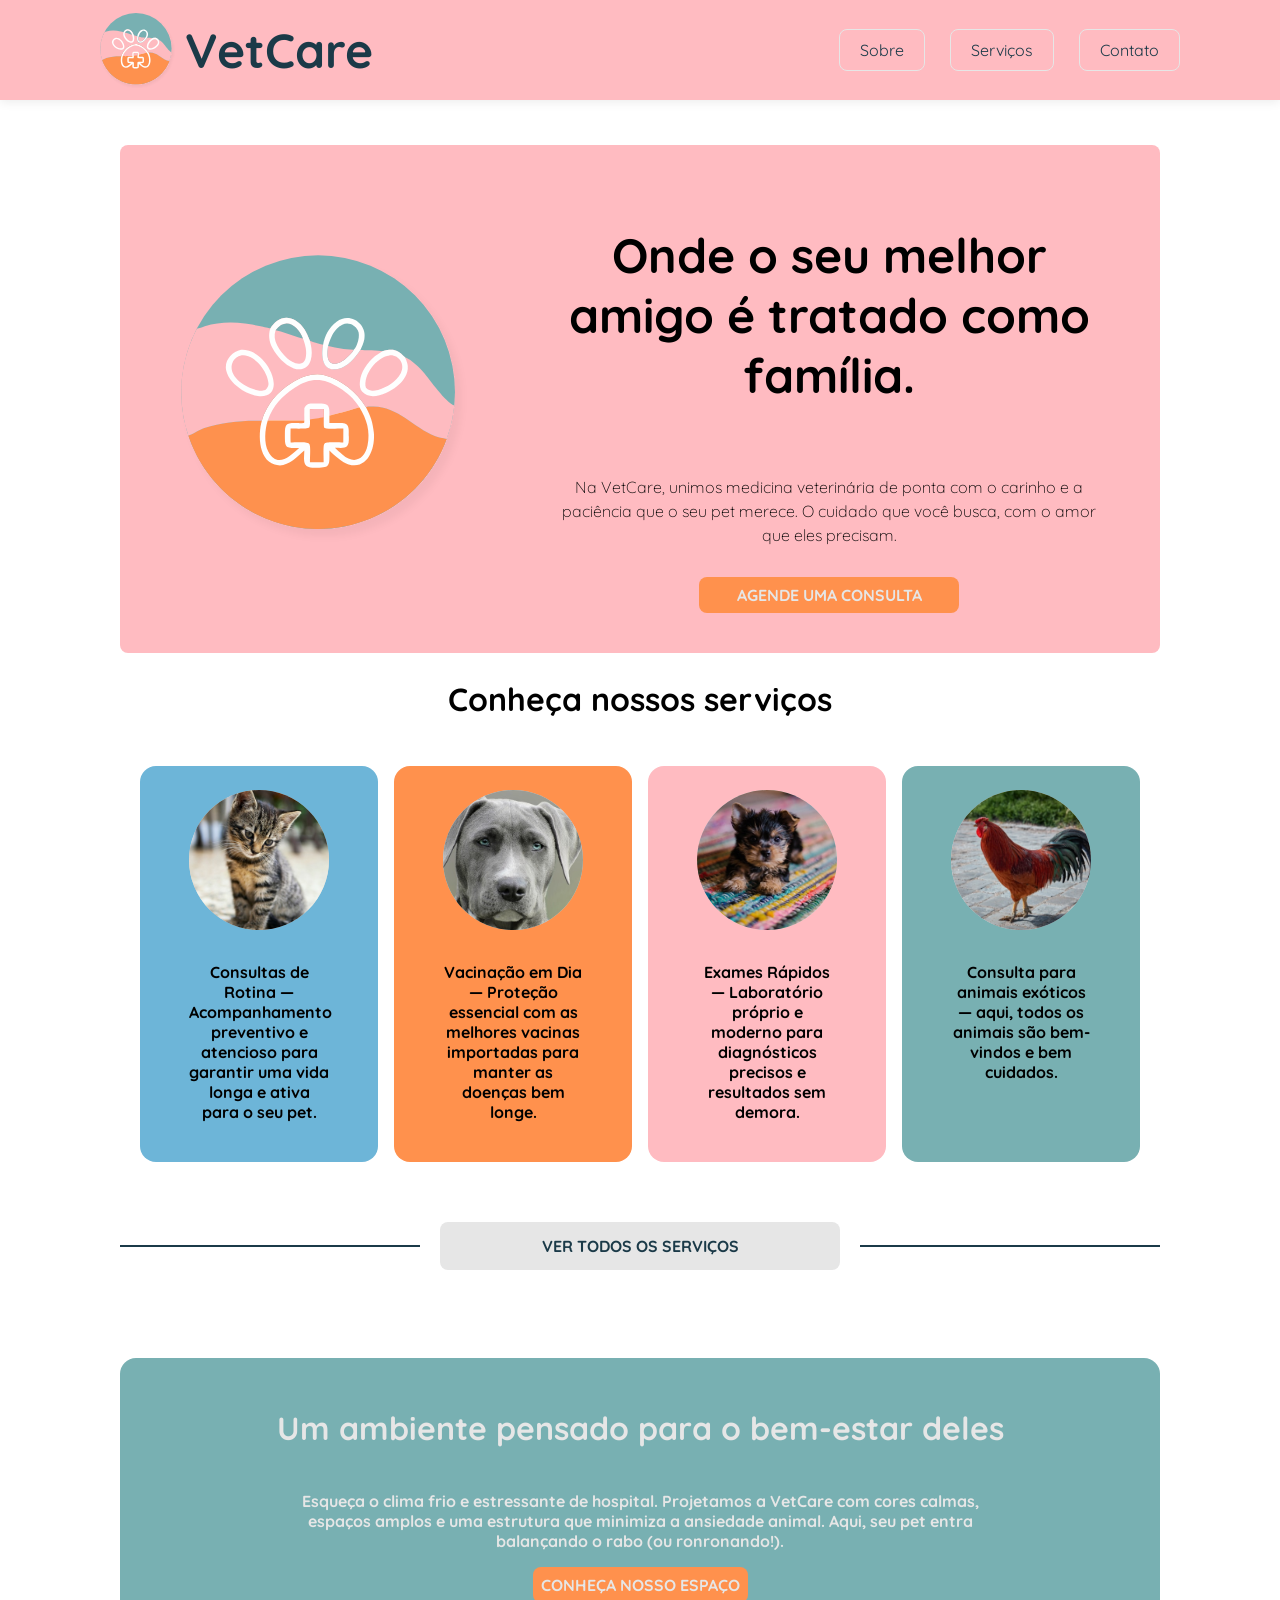
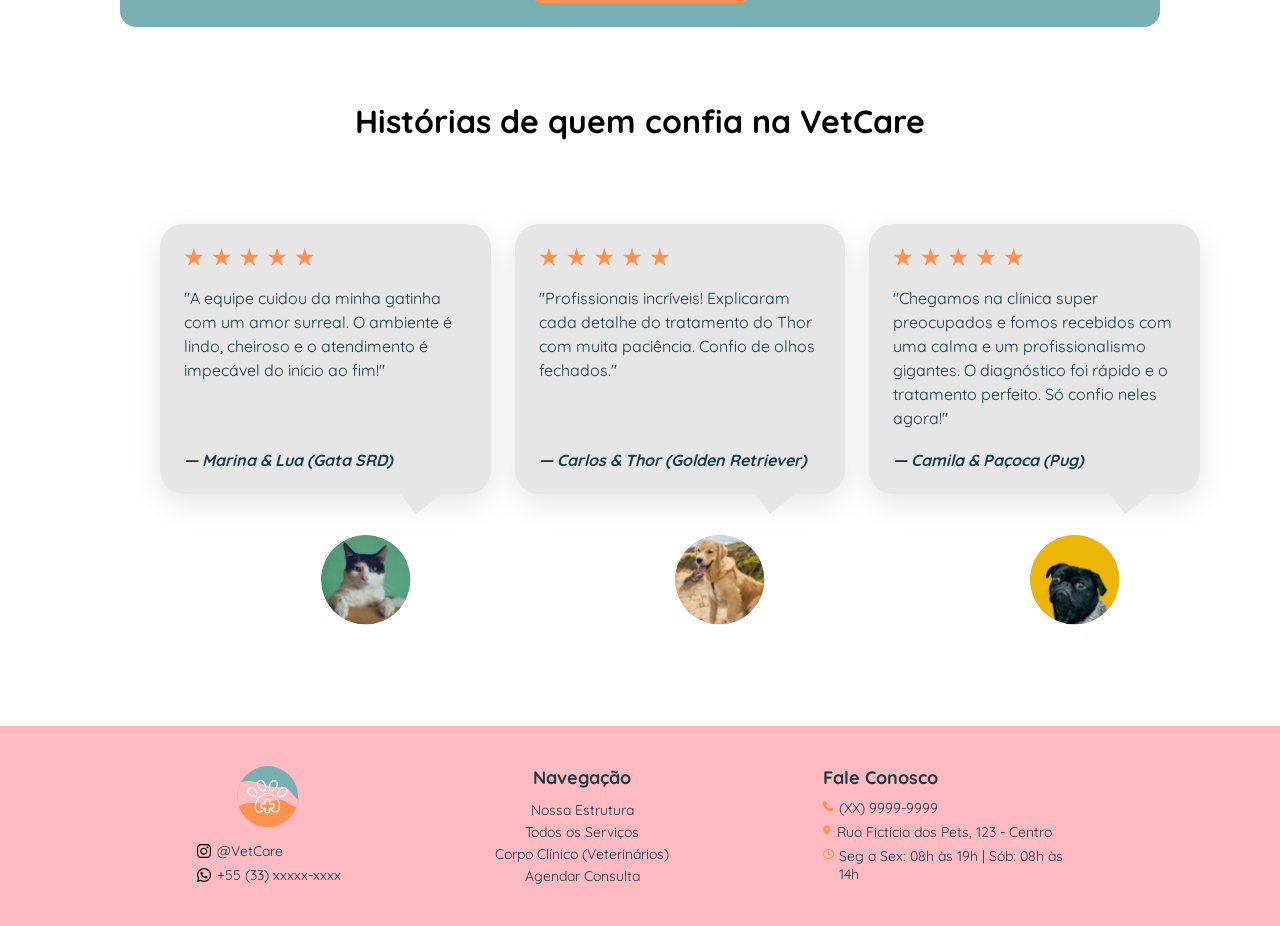
==== index.html @ fc278f5e "feat: add vet page" ====
<!DOCTYPE html>
<html lang="pt-br">

<head>
    <meta charset="UTF-8">
    <meta name="viewport" content="width=device-width, initial-scale=1.0">
    <link rel="stylesheet" href="css/style.css">
    <link rel="stylesheet" href="css/index.css">
    <link rel="stylesheet" href="https://cdnjs.cloudflare.com/ajax/libs/font-awesome/6.5.1/css/all.min.css" />
    <title>VetCare</title>
</head>

<body>
    <header>
        <nav class="navbar">
            <a href="/index.html" class="logo-container">
                <img src="./assets/img/logo.svg" alt="Logo VetCare" class="logo">
                <span id="texto-logo">VetCare</span>
            </a>

            <a href="#menu" class="menu-icon" aria-label="Abrir Menu">
                <span class="hamburguer-linha"></span>
            </a>

            <a href="#" class="overlay" aria-label="Fechar Menu"></a>

            <ul class="menu" id="menu">
                <li><a href="/pages/sobre.html">Sobre</a></li>
                <li><a href="#servicos">Serviços</a></li>
                <li><a href="#">Contato</a></li>
            </ul>
        </nav>
    </header>
    <main>
        <section class="hero">
            <img src="assets/img/logo.svg" alt="Logo Vet Care" class="logo-hero">
            <div class="hero-content">
                <h1>Onde o seu melhor amigo é tratado como família.</h1>
                <p class="subtitulo">
                    Na VetCare, unimos medicina veterinária de ponta com o carinho e a paciência que o seu pet merece. O
                    cuidado que você busca, com o amor que eles precisam.
                </p>
                <a href="#" class="button button-accents button-hero">AGENDE UMA CONSULTA</a>
            </div>
        </section>

        <section class="servicos" id="servicos">
            <h2>Conheça nossos serviços</h2>
            <div class="cards-servicos">
                <article class="card" style="background-color: var(--secondary);">
                    <img src="assets/img/card-img-1.svg" alt="Imagem de Gato" class="card-img">
                    <p> Consultas de Rotina — Acompanhamento preventivo e atencioso para garantir uma vida longa e ativa
                        para o seu pet.</p>
                </article>
                <article class="card" style="background-color: var(--accents);">
                    <img src="assets/img/card-img-2.svg" alt="Imagem de Gato" class="card-img">
                    <p> Vacinação em Dia — Proteção essencial com as melhores vacinas importadas para manter as doenças
                        bem longe.</p>
                </article>
                <article class="card" style="background-color: var(--primary);">
                    <img src="assets/img/card-img-3.svg" alt="Imagem de Gato" class="card-img">
                    <p> Exames Rápidos — Laboratório próprio e moderno para diagnósticos precisos e resultados sem
                        demora.</p>
                </article>
                <article class="card" style="background-color: var(--accents-blue);">
                    <img src="assets/img/card-img-4.svg" alt="Imagem de Gato" class="card-img">
                    <p> Consulta para animais exóticos — aqui, todos os animais são bem-vindos e bem cuidados. </p>
                </article>
            </div>
            <div class="linha-com-botao">
                <a href="/pages/servicos.html" class="button button-default button-servicos">VER TODOS OS
                    SERVIÇOS</a>
            </div>
        </section>

        <section class="infraestrutura">
            <article class="card" id="card-infra">
                <h2 class="infra-title"> Um ambiente pensado para o bem-estar deles </h2>
                <p class="infra-content">
                    Esqueça o clima frio e estressante de hospital. Projetamos a VetCare com cores calmas, espaços
                    amplos e uma estrutura que minimiza a ansiedade animal. Aqui, seu pet entra balançando o rabo (ou
                    ronronando!).
                </p>
                <a href="#" class="button button-accents">CONHEÇA NOSSO ESPAÇO</a>
            </article>
        </section>

        <section class="depoimentos">
            <h2> Histórias de quem confia na VetCare</h2>
            <div class="depoimentos-wrapper">
                <article class="card-depoimento">
                    <blockquote class="balao-fala">
                        <div class="estrelas" aria-label="Avaliação de 5 estrelas">
                            <svg width="211" height="29" viewBox="117 112 211 29" fill="none"
                                xmlns="http://www.w3.org/2000/svg">
                                <path
                                    d="M133 112L136.592 123.056H148.217L138.812 129.889L142.405 140.944L133 134.111L123.595 140.944L127.188 129.889L117.783 123.056H129.408L133 112Z"
                                    fill="#FF914D" />
                                <path
                                    d="M178 112L181.592 123.056H193.217L183.812 129.889L187.405 140.944L178 134.111L168.595 140.944L172.188 129.889L162.783 123.056H174.408L178 112Z"
                                    fill="#FF914D" />
                                <path
                                    d="M223 112L226.592 123.056H238.217L228.812 129.889L232.405 140.944L223 134.111L213.595 140.944L217.188 129.889L207.783 123.056H219.408L223 112Z"
                                    fill="#FF914D" />
                                <path
                                    d="M268 112L271.592 123.056H283.217L273.812 129.889L277.405 140.944L268 134.111L258.595 140.944L262.188 129.889L252.783 123.056H264.408L268 112Z"
                                    fill="#FF914D" />
                                <path
                                    d="M313 112L316.592 123.056H328.217L318.812 129.889L322.405 140.944L313 134.111L303.595 140.944L307.188 129.889L297.783 123.056H309.408L313 112Z"
                                    fill="#FF914D" />
                            </svg>
                        </div>
                        <p class="texto-depoimento">
                            "A equipe cuidou da minha gatinha com um amor surreal. O ambiente é lindo, cheiroso e o
                            atendimento é impecável do início ao fim!"
                        </p>
                        <cite class="autor-depoimento">— Marina & Lua (Gata SRD)</cite>
                    </blockquote>
                    <figure class="area-foto">
                        <img src="assets/img/depoimento-1.svg" alt="Foto da gata Lua">
                    </figure>
                </article>
                <article class="card-depoimento">
                    <blockquote class="balao-fala">
                        <div class="estrelas" aria-label="Avaliação de 5 estrelas">
                            <svg width="211" height="29" viewBox="117 112 211 29" fill="none"
                                xmlns="http://www.w3.org/2000/svg">
                                <path
                                    d="M133 112L136.592 123.056H148.217L138.812 129.889L142.405 140.944L133 134.111L123.595 140.944L127.188 129.889L117.783 123.056H129.408L133 112Z"
                                    fill="#FF914D" />
                                <path
                                    d="M178 112L181.592 123.056H193.217L183.812 129.889L187.405 140.944L178 134.111L168.595 140.944L172.188 129.889L162.783 123.056H174.408L178 112Z"
                                    fill="#FF914D" />
                                <path
                                    d="M223 112L226.592 123.056H238.217L228.812 129.889L232.405 140.944L223 134.111L213.595 140.944L217.188 129.889L207.783 123.056H219.408L223 112Z"
                                    fill="#FF914D" />
                                <path
                                    d="M268 112L271.592 123.056H283.217L273.812 129.889L277.405 140.944L268 134.111L258.595 140.944L262.188 129.889L252.783 123.056H264.408L268 112Z"
                                    fill="#FF914D" />
                                <path
                                    d="M313 112L316.592 123.056H328.217L318.812 129.889L322.405 140.944L313 134.111L303.595 140.944L307.188 129.889L297.783 123.056H309.408L313 112Z"
                                    fill="#FF914D" />
                            </svg>
                        </div>
                        <p class="texto-depoimento">
                            "Profissionais incríveis! Explicaram cada detalhe do tratamento do Thor com muita paciência.
                            Confio de olhos fechados."
                        </p>
                        <cite class="autor-depoimento">— Carlos & Thor (Golden Retriever)</cite>
                    </blockquote>
                    <figure class="area-foto">
                        <img src="assets/img/depoimento-2.svg" alt="Foto do cão Thor">
                    </figure>
                </article>
                <article class="card-depoimento">
                    <blockquote class="balao-fala">
                        <div class="estrelas" aria-label="Avaliação de 5 estrelas">
                            <svg width="211" height="29" viewBox="117 112 211 29" fill="none"
                                xmlns="http://www.w3.org/2000/svg">
                                <path
                                    d="M133 112L136.592 123.056H148.217L138.812 129.889L142.405 140.944L133 134.111L123.595 140.944L127.188 129.889L117.783 123.056H129.408L133 112Z"
                                    fill="#FF914D" />
                                <path
                                    d="M178 112L181.592 123.056H193.217L183.812 129.889L187.405 140.944L178 134.111L168.595 140.944L172.188 129.889L162.783 123.056H174.408L178 112Z"
                                    fill="#FF914D" />
                                <path
                                    d="M223 112L226.592 123.056H238.217L228.812 129.889L232.405 140.944L223 134.111L213.595 140.944L217.188 129.889L207.783 123.056H219.408L223 112Z"
                                    fill="#FF914D" />
                                <path
                                    d="M268 112L271.592 123.056H283.217L273.812 129.889L277.405 140.944L268 134.111L258.595 140.944L262.188 129.889L252.783 123.056H264.408L268 112Z"
                                    fill="#FF914D" />
                                <path
                                    d="M313 112L316.592 123.056H328.217L318.812 129.889L322.405 140.944L313 134.111L303.595 140.944L307.188 129.889L297.783 123.056H309.408L313 112Z"
                                    fill="#FF914D" />
                            </svg>
                        </div>
                        <p class="texto-depoimento">
                            "Chegamos na clínica super preocupados e fomos recebidos com uma calma e um profissionalismo
                            gigantes. O diagnóstico foi rápido e o tratamento perfeito. Só confio neles agora!"
                        </p>
                        <cite class="autor-depoimento"> — Camila & Paçoca (Pug)</cite>
                    </blockquote>
                    <figure class="area-foto">
                        <img src="assets/img/depoimento-3.svg" alt="Foto do cão Paçoca">
                    </figure>
                </article>
            </div>
        </section>
    </main>
    <footer>
        <div class="logo-midia">
            <img src="assets/img/logo.svg" alt="Logo Footer" class="logo-footer">
            <div class="redes-footer">
                <p><img src="assets/img/icon-insta.svg" width="14" height="14" alt="Ícone Instagram"> @VetCare</p>
                <p><img src="assets/img/icon-wpp.svg" width="14" height="14" alt="Ícone WhatsApp"> +55 (33) xxxxx-xxxx</p>
            </div>
        </div>

        <nav class="navegacao" aria-label="Navegação secundária">
            <h3 class="footer-title">Navegação</h3>
            <ul class="navegacao-footer">
                <li><a href="#">Nossa Estrutura</a></li>
                <li><a href="/pages/servicos.html">Todos os Serviços</a></li>
                <li><a href="/pages/veterinarios.html">Corpo Clínico (Veterinários)</a></li>
                <li><a href="#">Agendar Consulta</a></li>
            </ul>
        </nav>

        <address class="sac">
            <h3 class="footer-title">Fale Conosco</h3>
            <ul class="sac-footer">
                <li><i class="fa-solid fa-phone"></i> <span>(XX) 9999-9999</span></li>
                <li><i class="fa-solid fa-location-dot"></i> <span>Rua Fictícia dos Pets, 123 - Centro</span></li>
                <li><i class="fa-regular fa-clock"></i> <span>Seg a Sex: 08h às 19h | Sáb: 08h às 14h</span></li>
            </ul>
        </address>
    </footer>
</body>

</html>
---- css/style.css ----
/* =======================================================
   ESTILOS GERAIS E ELEMENTOS COMUNS A TODAS AS PÁGINAS 
   ======================================================= */


@import url('https://fonts.googleapis.com/css2?family=Quicksand:wght@300..700&display=swap');

:root {
    /* Variáveis de Cor */
    --primary: #FFBBC1;
    --secondary: #6DB5D8;
    --accents: #FF914D;
    --accents-blue: #78B0B2;
    --neutral-blue: #1B3A48;
    --neutral-white: #E6E6E6;
    --placeholder: #9F9F9F;

    /* Variáveis de Fonte */
    --fonte: "Quicksand", sans-serif;
    --peso-leve: 300;
    --peso-normal: 400;
    --peso-negrito: 700;
}

html {
    scroll-behavior: smooth;
}

*,
*::before,
*::after {
    box-sizing: border-box;
}

body {
    font-family: var(--fonte);
    font-weight: var(--peso-normal);
    margin: 0;
    padding: 0;
}

h1,
h2,
h3 {
    font-weight: var(--peso-negrito);
}

h1 {
    font-size: 32px;
}

h2 {
    font-size: 24px;
}

h3 {
    font-size: 24px;
}

p {
    font-size: 16px;
}

small,
.small {
    font-size: 10px;
}

address {
    font-style: normal;
}

.subtitulo {
    font-weight: var(--peso-leve);
}

main {
    margin: 20px 16px;
}

/* =========================================
    ESTILO DOS BOTÕES 
   ========================================= */

.button {
    font-weight: var(--peso-negrito);
    padding: 8px;
    border-radius: 8px;
    text-decoration: none;
    width: auto;
    transition: all 0.3s ease;
}

.button-default {
    color: var(--neutral-blue);
    background-color: var(--neutral-white);
}

.button-default:hover {
    background-color: var(--neutral-blue);
    color: var(--neutral-white);
}

.button-accents {
    background-color: var(--accents);
    color: var(--neutral-white);
}

.button-accents:hover {
    background-color: var(--neutral-white);
    color: var(--neutral-blue);
}

/* =========================================
   NAVBAR 
   ========================================= */

.navbar {
    display: flex;
    justify-content: space-between;
    align-items: center;
    background-color: var(--primary);
    padding: 10px 16px;
    position: relative;
}

.logo-container {
    text-decoration: none;
}

.menu-checkbox,
#texto-logo {
    display: none;
}

.menu-icon {
    cursor: pointer;
    padding: 10px;
    position: relative;
    z-index: 10;
    text-decoration: none;
}

.logo {
    width: 45px;
    height: 45px;
}

.hamburguer-linha {
    display: block;
    width: 24px;
    height: 2px;
    background: var(--neutral-blue);
    position: relative;
}

.hamburguer-linha::before,
.hamburguer-linha::after {
    content: '';
    position: absolute;
    width: 100%;
    height: 2px;
    background: var(--neutral-blue);
}

.hamburguer-linha::before {
    top: -8px;
}

.hamburguer-linha::after {
    top: 8px;
}

/* Menu oculto que desce em coluna no mobile */
.menu {
    display: none;
    position: absolute;
    top: 100%;
    left: 50%;
    width: 50%;
    list-style: none;
    padding: 0;
    margin: 0;
    z-index: 10;
}

/* Regras unificadas em um único seletor para os links */
.menu li a {
    display: block;
    padding: 15px 20px;
    margin-top: 6px;
    color: var(--neutral-blue);
    background-color: var(--neutral-white);
    text-decoration: none;
    font-weight: var(--peso-negrito);
}

.menu li:last-child a {
    border-radius: 0 0 8px 8px;
}

/* Abrir Menu (suporta :target e checkbox) */
.menu-checkbox:checked~.menu,
#menu:target {
    display: block;
}

.overlay {
    display: none;
    position: fixed;
    top: 0;
    left: 0;
    width: 100vw;
    height: 100vh;
    background-color: #1b3a4899;
    z-index: 5;
}

.menu-checkbox:checked~.overlay,
body:has(#menu:target) .overlay {
    display: block;
}

/* =========================================
   FOOTER 
   ========================================= */

footer {
    background-color: var(--primary);
    padding: 28px 16px;
    display: flex;
    flex-direction: row;
    justify-content: space-between;
    align-items: flex-start;
    gap: 12px;
}

.logo-midia {
    display: flex;
    flex-direction: column;
    align-items: center;
    gap: 12px;
}

.logo-footer {
    width: 44px;
    height: 44px;
}

.redes-footer {
    display: flex;
    flex-direction: column;
    gap: 6px;
}

.redes-footer p {
    font-size: 10px;
    margin: 0;
    display: flex;
    align-items: center;
    gap: 6px;
    color: var(--neutral-blue);
}

.footer-title {
    font-size: 14px;
    font-weight: var(--peso-negrito);
    color: var(--neutral-blue);
    margin: 0;
}

/* Coluna Navegação */
.navegacao {
    display: flex;
    flex-direction: column;
    align-items: center;
    text-align: center;
    gap: 10px;
}

.navegacao-footer {
    list-style: none;
    padding: 0;
    margin: 0;
    display: flex;
    flex-direction: column;
    align-items: center;
    gap: 2px;
}

.navegacao-footer li a {
    text-decoration: none;
    font-size: 10px;
    line-height: 1.3;
    color: var(--neutral-blue);
    transition: opacity 0.2s ease;
}

.navegacao-footer li a:hover {
    opacity: 0.7;
    text-decoration: underline;
}

/* Coluna Fale Conosco */
.sac {
    display: flex;
    flex-direction: column;
    align-items: flex-start;
    gap: 10px;
    max-width: 140px;
}

.sac-footer {
    list-style: none;
    padding: 0;
    margin: 0;
    display: flex;
    flex-direction: column;
    align-items: flex-start;
    gap: 6px;
}

.sac-footer li {
    font-size: 10px;
    color: var(--neutral-blue);
    display: flex;
    align-items: flex-start;
    gap: 6px;
    line-height: 1.3;
}

.sac-footer li i {
    font-size: 10px;
    margin-top: 2px;
    color: var(--accents);
}



/* =========================================
   TABLETS 
   ========================================= */

@media (min-width: 768px) {

    main {
        margin: 30px 40px;
    }

    h1 {
        font-size: 36px;
    }

    h2 {
        font-size: 28px;
    }

    .menu-icon,
    .overlay,
    .menu-checkbox:checked~.overlay {
        display: none !important;
    }

    .navbar {
        padding: 15px 40px;
        gap: 16px;
    }

    .logo {
        width: 60px;
        height: 60px;
    }

    .logo-container {
        display: flex;
        flex-direction: row;
        align-items: center;
        margin-left: 0;
        gap: 10px;
    }

    #texto-logo {
        display: flex;
        font-weight: var(--peso-negrito);
        color: var(--neutral-blue);
        font-size: 48px;
    }

    .menu {
        display: flex;
        position: static;
        width: auto;
        background-color: transparent;
        margin-right: 0;
        gap: 16px;
    }

    .menu li a {
        background-color: var(--primary);
        border: 1px solid var(--neutral-white);
        font-weight: var(--peso-normal);
        border-radius: 8px;
        transition: all 0.3s ease;
        margin: 0;
        padding: 8px 16px;
        text-align: center;
    }

    .menu li a:hover {
        border: 1px solid var(--neutral-blue);
        color: var(--neutral-white);
    }

    .menu li:last-child a {
        border-radius: 8px;
    }

    footer {
        padding: 35px 60px;
        justify-content: space-around;
        gap: 30px;
    }

    .logo-footer {
        width: 56px;
        height: 56px;
    }

    .footer-title {
        font-size: 16px;
    }

    .redes-footer p,
    .navegacao-footer li a,
    .sac-footer li {
        font-size: 13px;
    }

    .sac {
        max-width: 220px;
    }
}

/* =========================================
   DESKTOP 
   ========================================= */

@media (min-width: 1024px) {

    header {
        position: sticky;
        top: 0;
        z-index: 1000;
        background-color: var(--primary);
        box-shadow: 0 2px 10px rgba(0, 0, 0, 0.08);
    }

    h1 {
        font-size: 48px;
    }

    h2 {
        font-size: 32px;
    }

    h3 {
        font-size: 24px;
    }

    p {
        font-size: 16px;
    }

    small,
    .small {
        font-size: 14px;
    }

    main {
        margin: 45px 120px;
    }

    .navbar {
        padding: 20px 100px;
        height: 100px;
    }

    .logo {
        width: 75px;
        height: 75px;
    }

    .menu {
        gap: 25px;
    }

    .menu li a {
        padding: 10px 20px;
    }

    footer {
        padding: 40px 140px;
        justify-content: space-around;
        gap: 40px;
    }

    .logo-footer {
        width: 64px;
        height: 64px;
    }

    .footer-title {
        font-size: 18px;
    }

    .redes-footer p,
    .navegacao-footer li a,
    .sac-footer li {
        font-size: 14px;
    }

    .sac {
        max-width: 260px;
    }
}
---- css/index.css ----
/* =======================================================
   HERO 
   ======================================================= */

.hero {
    display: flex;
    flex-direction: column;
    align-items: center;
    text-align: center;
    background-color: var(--primary);
    padding: 20px 16px;
    gap: 8px;
    border-radius: 8px;
}

.hero-content {
    display: flex;
    flex-direction: column;
    align-items: center;
    gap: 8px;
}

.logo-hero {
    width: 82px;
    height: 82px;
}

.button-hero {
    width: 260px;
}

.hero p {
    margin: 0 auto;
    line-height: 1.5;
}

/* =======================================================
   SERVIÇOS 
   ======================================================= */

.servicos {
    display: flex;
    flex-direction: column;
    align-items: center;
    width: 100%;
}

.cards-servicos {
    display: flex;
    gap: 8px;
    width: 100%;
    padding: 20px;
    overflow-x: auto;
    scroll-snap-type: x mandatory;
}

.cards-servicos::-webkit-scrollbar {
    display: none;
}

.card {
    display: flex;
    flex-direction: column;
    align-items: center;
    text-align: center;
    gap: 16px;
    padding: 24px 16px;
    border-radius: 16px;
    flex: 0 0 180px;
    scroll-snap-align: center;
    transition: transform 0.3s ease;
}

.card-img {
    width: 60px;
    height: 60px;
}

.card p {
    font-size: 14px;
    font-weight: var(--peso-negrito);
    max-width: 140px;
}

.card:hover {
    transform: scale(1.05);
}

/* =======================================================
   INFRAESTRUTURA 
   ======================================================= */

.infraestrutura {
    display: flex;
    flex-direction: row;
    align-items: center;
    justify-content: center;
    margin: 24px 0;
}

#card-infra {
    flex: 1 0 160px;
    background-color: var(--accents-blue);
}

#card-infra p {
    margin: 0 auto;
    max-width: 200px;
}

.infra-content {
    width: 100%;
}

.infra-title,
.infra-content {
    color: var(--neutral-white);
}

/* =======================================================
   DEPOIMENTOS 
   ======================================================= */

.depoimentos {
    display: flex;
    flex-direction: column;
    align-items: center;
    text-align: center;
    width: 100%;
}

.depoimentos-wrapper {
    display: flex;
    align-items: stretch;
    gap: 16px;
    overflow-x: auto;
    scroll-snap-type: x mandatory;
    scroll-padding: 0 20px;
    padding: 20px;
    width: 100%;
    -ms-overflow-style: none;
    scrollbar-width: none;
}

.depoimentos-wrapper::-webkit-scrollbar {
    display: none;
}

.card-depoimento {
    display: flex;
    flex-direction: column;
    flex: 0 0 85%;
    max-width: 360px;
    scroll-snap-align: start;
}

/* formato do balão */
.balao-fala {
    flex: 1;
    display: flex;
    flex-direction: column;
    background-color: var(--neutral-white);
    padding: 24px;
    border-radius: 24px;
    box-shadow: 0px 10px 30px rgba(0, 0, 0, 0.1);
    position: relative;
    margin-bottom: 25px;
    width: 100%;
    text-align: left;
}

.balao-fala::after {
    content: "";
    position: absolute;
    bottom: -20px;
    right: 50px;

    border-width: 20px 25px 0 15px;
    border-style: solid;
    border-color: var(--neutral-white) transparent transparent transparent;
}

.estrelas {
    margin-bottom: 16px;
}

.estrelas svg {
    width: 130px;
    height: auto;
    max-width: 100%;
}

.texto-depoimento {
    color: var(--neutral-blue);
    font-size: 14px;
    line-height: 1.5;
    margin: 0 0 20px 0;
    flex-grow: 1;
}

.autor-depoimento {
    color: var(--neutral-blue);
    font-size: 14px;
    font-weight: var(--peso-negrito);
    margin: 0;
}

.area-foto img {
    width: 90px;
    height: 90px;
    border-radius: 50%;
    object-fit: cover;
    display: block;
}

.area-foto {
    align-self: flex-end;
    margin-right: 40px;
}

/* =========================================
   TABLETS 
   ========================================= */

@media (min-width: 768px) {

    .hero {
        display: flex;
        flex-direction: column;
        padding: 40px;
    }

    .logo-hero {
        width: 180px;
    }

    .hero p {
        max-width: 500px;
    }

    .cards-servicos {
        gap: 10px;
    }

    .infraestrutura {
        margin: 48px 0;
    }

    #card-infra p {
        max-width: 500px;
        margin: 0 auto;
    }

    .card-depoimento {
        flex: 0 0 55%;
        max-width: 420px;
    }
}

/* =========================================
   DESKTOP 
   ========================================= */
@media (min-width: 1024px) {

    .hero {
        display: flex;
        flex-direction: row;
        padding: 40px 60px;
        justify-content: center;
        gap: 10vh;
    }

    .logo-hero {
        width: 288px;
        height: 288px;
    }

    .hero-content {
        gap: 30px;
    }

    .hero p,
    .hero h1 {
        max-width: 700px;
    }

    .card {
        flex: 0 0 260px;
    }

    .cards-servicos {
        display: grid;
        grid-template-columns: repeat(4, 1fr);
        gap: 16px;
    }

    .card p {
        font-size: 16px;
    }

    .card-img {
        width: 140px;
        height: 140px;
    }

    .button-servicos {
        width: 400px;
        height: 48px;
        text-align: center;
        align-content: center;
        font-size: 16px;
    }

    .linha-com-botao {
        display: flex;
        align-items: center;
        justify-content: center;
        width: 100%;
        margin: 40px 0;
    }

    .linha-com-botao::before,
    .linha-com-botao::after {
        content: "";
        flex: 1;
        border-bottom: 2px solid var(--neutral-blue);
    }

    .linha-com-botao::before {
        margin-right: 20px;
    }

    .linha-com-botao::after {
        margin-left: 20px;
    }

    #card-infra p {
        max-width: 700px;
        margin: 0 auto;
    }

    .depoimentos-wrapper {
        display: grid;
        grid-template-columns: repeat(3, 1fr);
        gap: 24px;
        overflow-x: visible;
        padding: 40px 0;
        width: 100%;
    }

    .card-depoimento {
        flex: none;
        max-width: 100%;
    }

    .texto-depoimento,
    .autor-depoimento {
        font-size: 16px;
    }
}
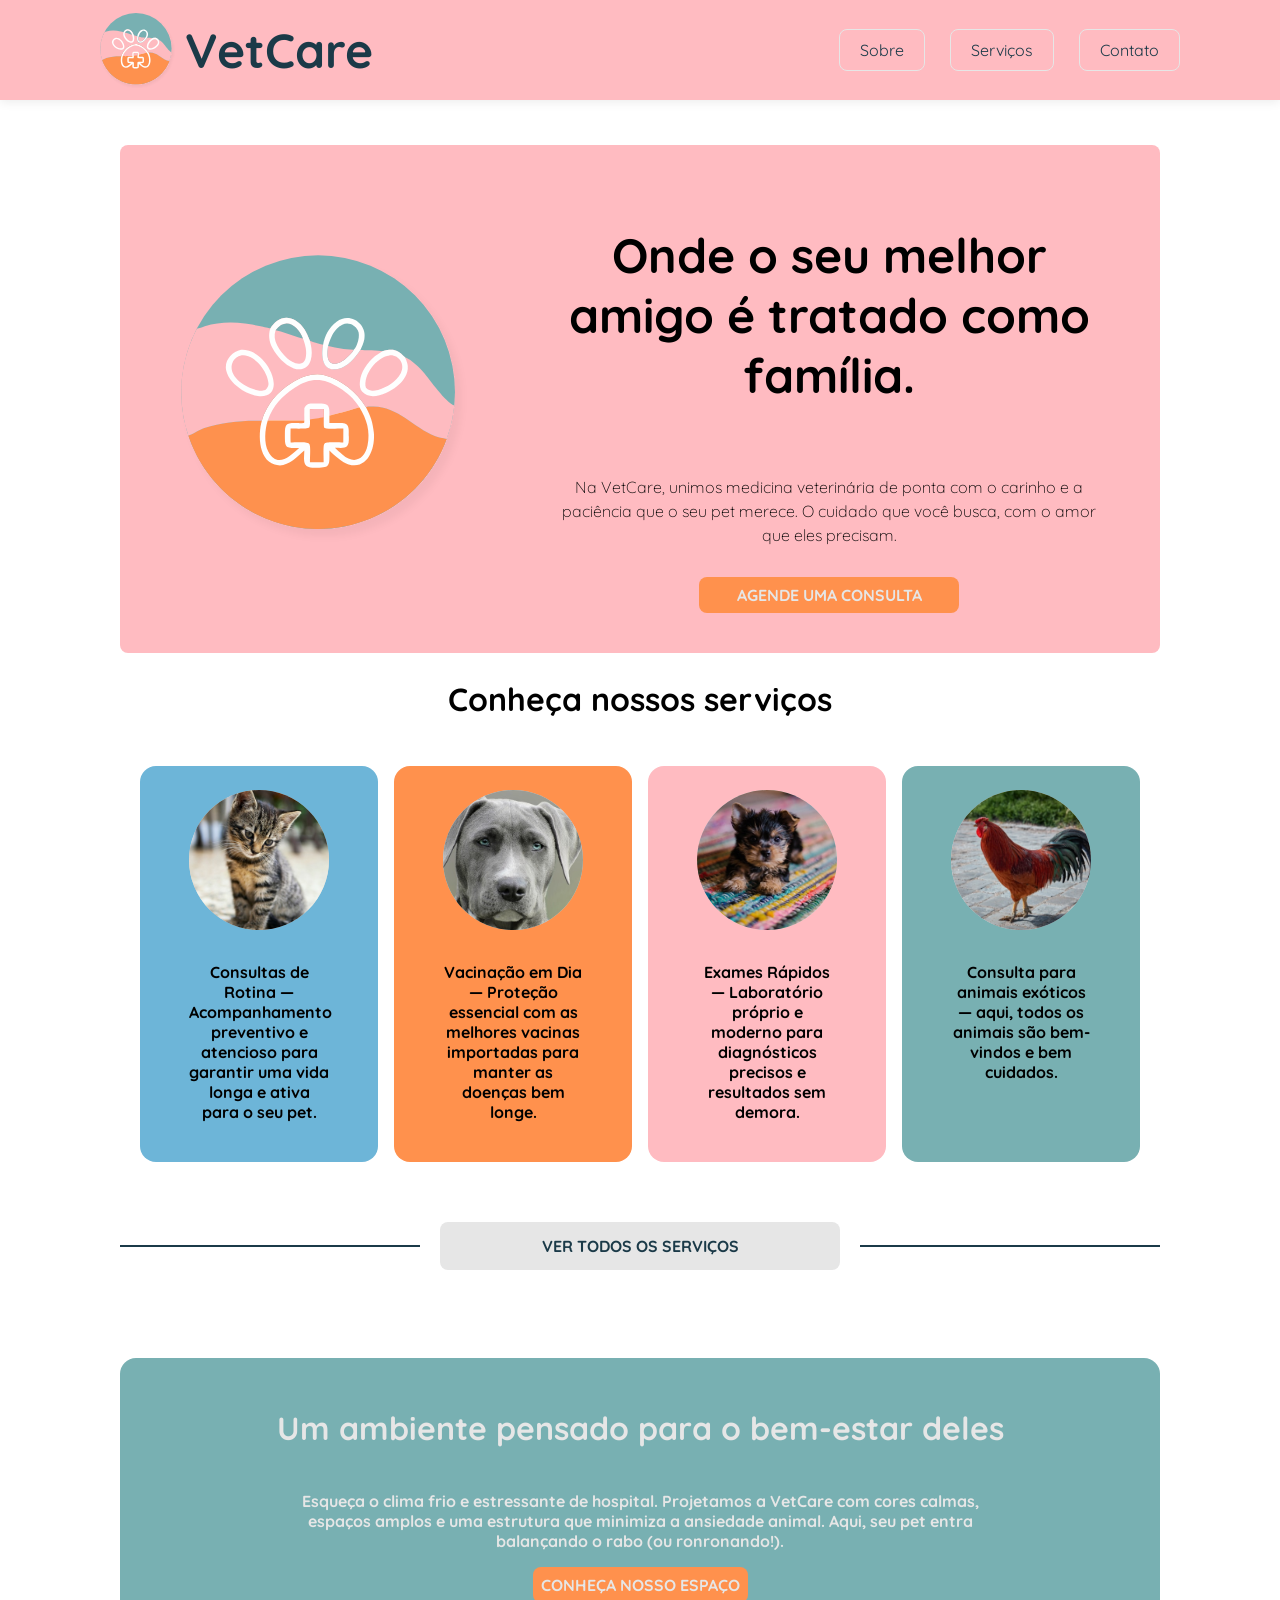
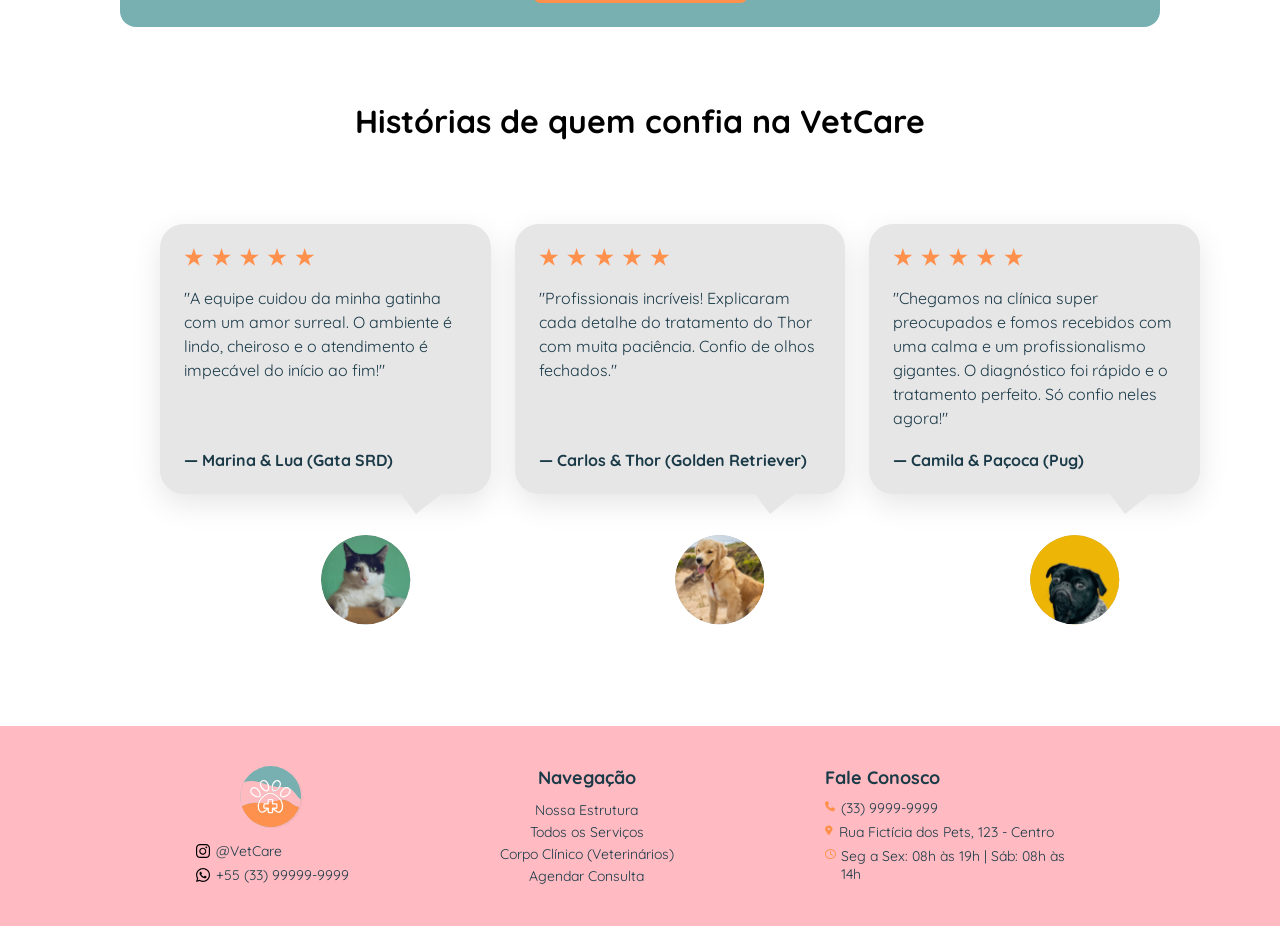
==== commit a106cecf: "fix: update HTML links and improve footer accessibility" ====
--- a/index.html
+++ b/index.html
@@ -7,13 +7,14 @@
     <link rel="stylesheet" href="css/style.css">
     <link rel="stylesheet" href="css/index.css">
     <link rel="stylesheet" href="https://cdnjs.cloudflare.com/ajax/libs/font-awesome/6.5.1/css/all.min.css" />
-    <title>VetCare</title>
+    <link rel="shortcut icon" href="assets/img/logo.svg" type="image/svg+xml">
+    <title>Início | VetCare</title>
 </head>
 
 <body>
     <header>
         <nav class="navbar">
-            <a href="/index.html" class="logo-container">
+            <a href="index.html" class="logo-container">
                 <img src="./assets/img/logo.svg" alt="Logo VetCare" class="logo">
                 <span id="texto-logo">VetCare</span>
             </a>
@@ -25,9 +26,9 @@
             <a href="#" class="overlay" aria-label="Fechar Menu"></a>
 
             <ul class="menu" id="menu">
-                <li><a href="/pages/sobre.html">Sobre</a></li>
+                <li><a href="pages/sobre.html">Sobre</a></li>
                 <li><a href="#servicos">Serviços</a></li>
-                <li><a href="#">Contato</a></li>
+                <li><a href="pages/contato.html">Contato</a></li>
             </ul>
         </nav>
     </header>
@@ -40,7 +41,7 @@
                     Na VetCare, unimos medicina veterinária de ponta com o carinho e a paciência que o seu pet merece. O
                     cuidado que você busca, com o amor que eles precisam.
                 </p>
-                <a href="#" class="button button-accents button-hero">AGENDE UMA CONSULTA</a>
+                <a href="pages/veterinarios.html" class="button button-accents button-hero">AGENDE UMA CONSULTA</a>
             </div>
         </section>
 
@@ -48,27 +49,27 @@
             <h2>Conheça nossos serviços</h2>
             <div class="cards-servicos">
                 <article class="card" style="background-color: var(--secondary);">
-                    <img src="assets/img/card-img-1.svg" alt="Imagem de Gato" class="card-img">
+                    <img src="assets/img/servicos/card-img-1.svg" alt="Ilustração de estetoscópio - Consultas de rotina" class="card-img">
                     <p> Consultas de Rotina — Acompanhamento preventivo e atencioso para garantir uma vida longa e ativa
                         para o seu pet.</p>
                 </article>
                 <article class="card" style="background-color: var(--accents);">
-                    <img src="assets/img/card-img-2.svg" alt="Imagem de Gato" class="card-img">
+                    <img src="assets/img/servicos/card-img-2.svg" alt="Ilustração de seringa - Vacinação em dia" class="card-img">
                     <p> Vacinação em Dia — Proteção essencial com as melhores vacinas importadas para manter as doenças
                         bem longe.</p>
                 </article>
                 <article class="card" style="background-color: var(--primary);">
-                    <img src="assets/img/card-img-3.svg" alt="Imagem de Gato" class="card-img">
+                    <img src="assets/img/servicos/card-img-3.svg" alt="Ilustração de microscópio - Exames rápidos" class="card-img">
                     <p> Exames Rápidos — Laboratório próprio e moderno para diagnósticos precisos e resultados sem
                         demora.</p>
                 </article>
                 <article class="card" style="background-color: var(--accents-blue);">
-                    <img src="assets/img/card-img-4.svg" alt="Imagem de Gato" class="card-img">
+                    <img src="assets/img/servicos/card-img-4.svg" alt="Ilustração de camaleão - Consulta para animais exóticos" class="card-img">
                     <p> Consulta para animais exóticos — aqui, todos os animais são bem-vindos e bem cuidados. </p>
                 </article>
             </div>
             <div class="linha-com-botao">
-                <a href="/pages/servicos.html" class="button button-default button-servicos">VER TODOS OS
+                <a href="pages/servicos.html" class="button button-default button-servicos">VER TODOS OS
                     SERVIÇOS</a>
             </div>
         </section>
@@ -81,7 +82,7 @@
                     amplos e uma estrutura que minimiza a ansiedade animal. Aqui, seu pet entra balançando o rabo (ou
                     ronronando!).
                 </p>
-                <a href="#" class="button button-accents">CONHEÇA NOSSO ESPAÇO</a>
+                <a href="pages/estrutura.html" class="button button-accents">CONHEÇA NOSSO ESPAÇO</a>
             </article>
         </section>
 
@@ -114,10 +115,10 @@
                             "A equipe cuidou da minha gatinha com um amor surreal. O ambiente é lindo, cheiroso e o
                             atendimento é impecável do início ao fim!"
                         </p>
-                        <cite class="autor-depoimento">— Marina & Lua (Gata SRD)</cite>
+                        <p class="autor-depoimento">— Marina & Lua (Gata SRD)</p>
                     </blockquote>
                     <figure class="area-foto">
-                        <img src="assets/img/depoimento-1.svg" alt="Foto da gata Lua">
+                        <img src="assets/img/depoimentos/depoimento-1.svg" alt="Foto da gata Lua">
                     </figure>
                 </article>
                 <article class="card-depoimento">
@@ -146,10 +147,10 @@
                             "Profissionais incríveis! Explicaram cada detalhe do tratamento do Thor com muita paciência.
                             Confio de olhos fechados."
                         </p>
-                        <cite class="autor-depoimento">— Carlos & Thor (Golden Retriever)</cite>
+                        <p class="autor-depoimento">— Carlos & Thor (Golden Retriever)</p>
                     </blockquote>
                     <figure class="area-foto">
-                        <img src="assets/img/depoimento-2.svg" alt="Foto do cão Thor">
+                        <img src="assets/img/depoimentos/depoimento-2.svg" alt="Foto do cão Thor">
                     </figure>
                 </article>
                 <article class="card-depoimento">
@@ -178,10 +179,10 @@
                             "Chegamos na clínica super preocupados e fomos recebidos com uma calma e um profissionalismo
                             gigantes. O diagnóstico foi rápido e o tratamento perfeito. Só confio neles agora!"
                         </p>
-                        <cite class="autor-depoimento"> — Camila & Paçoca (Pug)</cite>
+                        <p class="autor-depoimento">— Camila & Paçoca (Pug)</p>
                     </blockquote>
                     <figure class="area-foto">
-                        <img src="assets/img/depoimento-3.svg" alt="Foto do cão Paçoca">
+                        <img src="assets/img/depoimentos/depoimento-3.svg" alt="Foto do cão Paçoca">
                     </figure>
                 </article>
             </div>
@@ -191,25 +192,25 @@
         <div class="logo-midia">
             <img src="assets/img/logo.svg" alt="Logo Footer" class="logo-footer">
             <div class="redes-footer">
-                <p><img src="assets/img/icon-insta.svg" width="14" height="14" alt="Ícone Instagram"> @VetCare</p>
-                <p><img src="assets/img/icon-wpp.svg" width="14" height="14" alt="Ícone WhatsApp"> +55 (33) xxxxx-xxxx</p>
+                <a href="https://instagram.com/VetCare" target="_blank" rel="noopener noreferrer"><img src="assets/icons/icon-insta.svg" width="14" height="14" alt="Ícone Instagram"> @VetCare</a>
+                <a href="https://wa.me/5533999999999" target="_blank" rel="noopener noreferrer"><img src="assets/icons/icon-wpp.svg" width="14" height="14" alt="Ícone WhatsApp"> +55 (33) 99999-9999</a>
             </div>
         </div>
 
         <nav class="navegacao" aria-label="Navegação secundária">
             <h3 class="footer-title">Navegação</h3>
             <ul class="navegacao-footer">
-                <li><a href="#">Nossa Estrutura</a></li>
-                <li><a href="/pages/servicos.html">Todos os Serviços</a></li>
-                <li><a href="/pages/veterinarios.html">Corpo Clínico (Veterinários)</a></li>
-                <li><a href="#">Agendar Consulta</a></li>
+                <li><a href="pages/estrutura.html">Nossa Estrutura</a></li>
+                <li><a href="pages/servicos.html">Todos os Serviços</a></li>
+                <li><a href="pages/veterinarios.html">Corpo Clínico (Veterinários)</a></li>
+                <li><a href="pages/veterinarios.html">Agendar Consulta</a></li>
             </ul>
         </nav>
 
         <address class="sac">
             <h3 class="footer-title">Fale Conosco</h3>
             <ul class="sac-footer">
-                <li><i class="fa-solid fa-phone"></i> <span>(XX) 9999-9999</span></li>
+                <li><i class="fa-solid fa-phone"></i> <a href="tel:5533999999999">(33) 9999-9999</a></li>
                 <li><i class="fa-solid fa-location-dot"></i> <span>Rua Fictícia dos Pets, 123 - Centro</span></li>
                 <li><i class="fa-regular fa-clock"></i> <span>Seg a Sex: 08h às 19h | Sáb: 08h às 14h</span></li>
             </ul>
--- a/css/style.css
+++ b/css/style.css
@@ -74,6 +74,18 @@
     font-weight: var(--peso-leve);
 }
 
+.sr-only {
+    position: absolute;
+    width: 1px;
+    height: 1px;
+    padding: 0;
+    margin: -1px;
+    overflow: hidden;
+    clip: rect(0, 0, 0, 0);
+    white-space: nowrap;
+    border: 0;
+}
+
 main {
     margin: 20px 16px;
 }
@@ -97,6 +109,16 @@
 }
 
 .button-default:hover {
+    background-color: var(--neutral-blue);
+    color: var(--neutral-white);
+}
+
+.button-secondary {
+    color: var(--neutral-white);
+    background-color: var(--secondary);
+}
+
+.button-secondary:hover {
     background-color: var(--neutral-blue);
     color: var(--neutral-white);
 }
@@ -253,13 +275,21 @@
     gap: 6px;
 }
 
-.redes-footer p {
+.redes-footer p,
+.redes-footer a {
     font-size: 10px;
     margin: 0;
     display: flex;
     align-items: center;
     gap: 6px;
     color: var(--neutral-blue);
+    text-decoration: none;
+    transition: opacity 0.2s ease;
+}
+
+.redes-footer a:hover {
+    opacity: 0.7;
+    text-decoration: underline;
 }
 
 .footer-title {
@@ -320,13 +350,21 @@
     gap: 6px;
 }
 
-.sac-footer li {
+.sac-footer li,
+.sac-footer li a {
     font-size: 10px;
     color: var(--neutral-blue);
     display: flex;
     align-items: flex-start;
     gap: 6px;
     line-height: 1.3;
+    text-decoration: none;
+    transition: opacity 0.2s ease;
+}
+
+.sac-footer li a:hover {
+    opacity: 0.7;
+    text-decoration: underline;
 }
 
 .sac-footer li i {
@@ -431,8 +469,10 @@
     }
 
     .redes-footer p,
+    .redes-footer a,
     .navegacao-footer li a,
-    .sac-footer li {
+    .sac-footer li,
+    .sac-footer li a {
         font-size: 13px;
     }
 
@@ -514,8 +554,10 @@
     }
 
     .redes-footer p,
+    .redes-footer a,
     .navegacao-footer li a,
-    .sac-footer li {
+    .sac-footer li,
+    .sac-footer li a {
         font-size: 14px;
     }
 
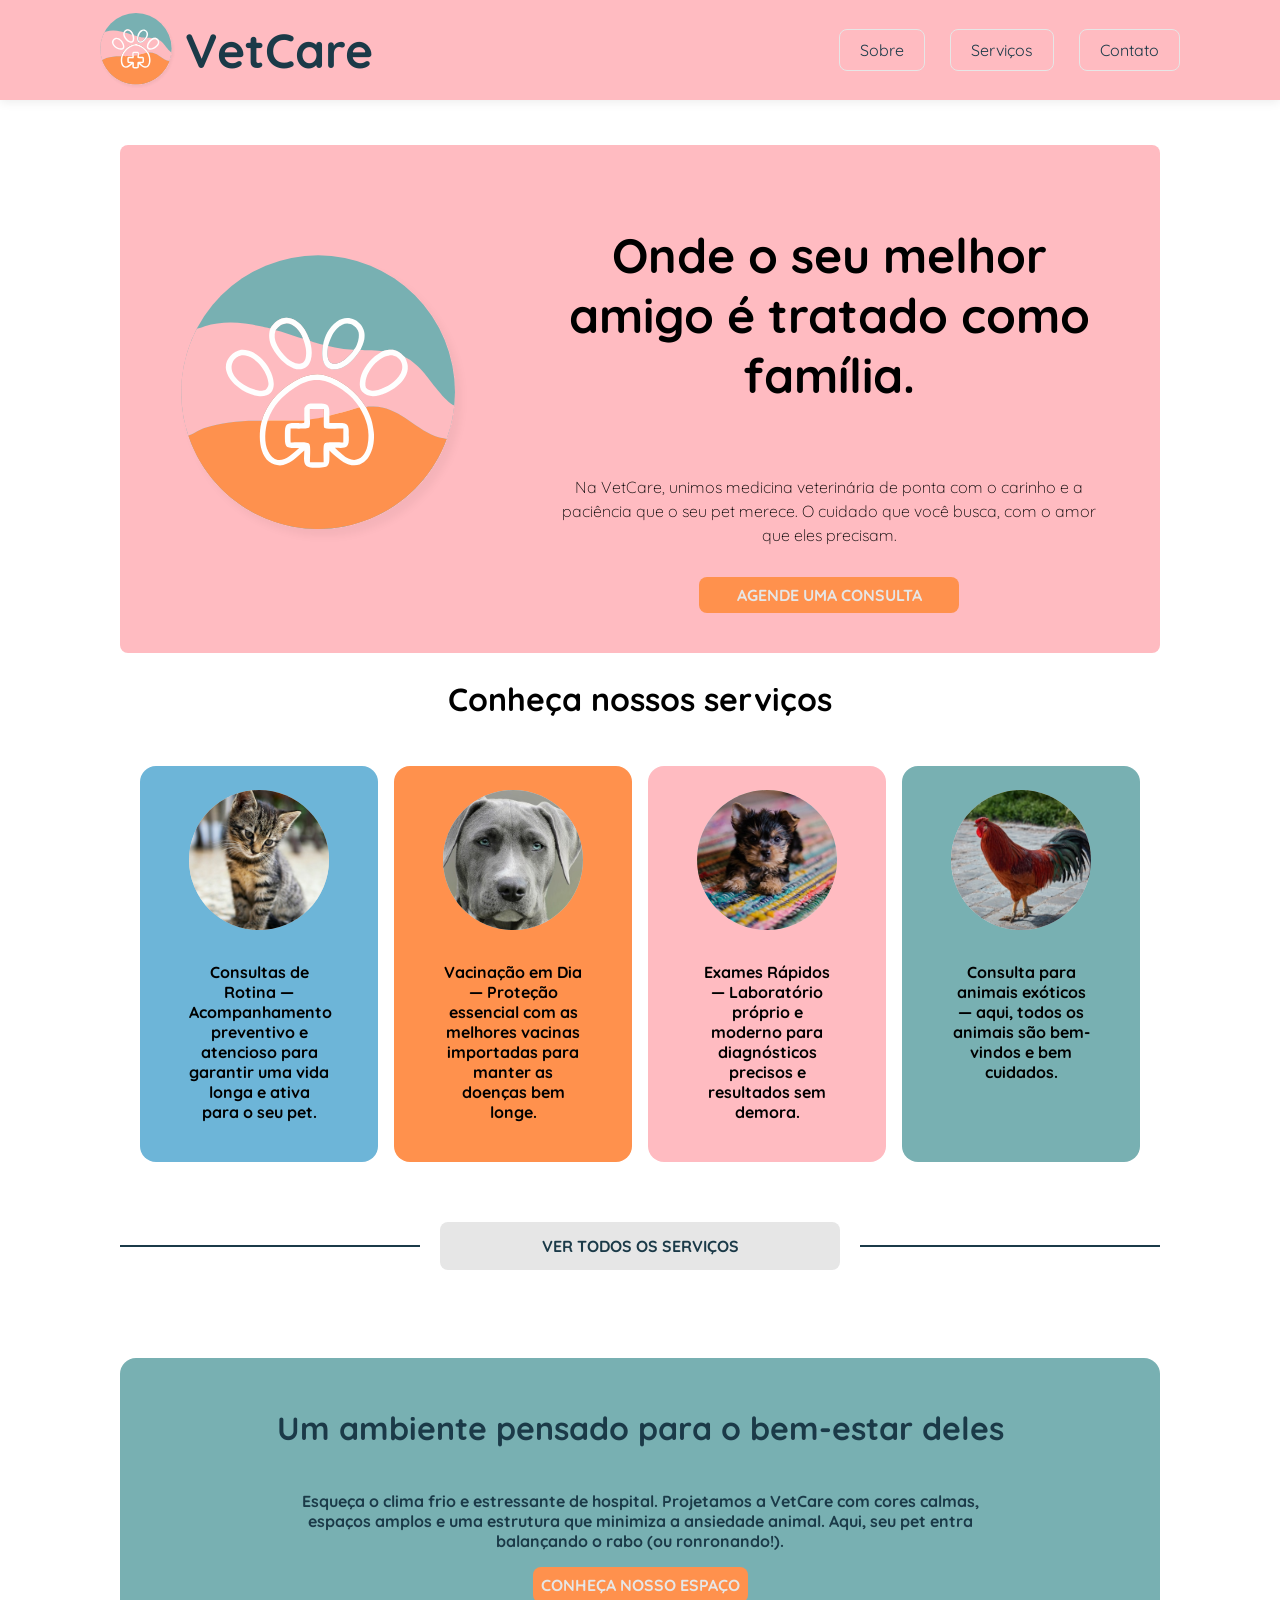
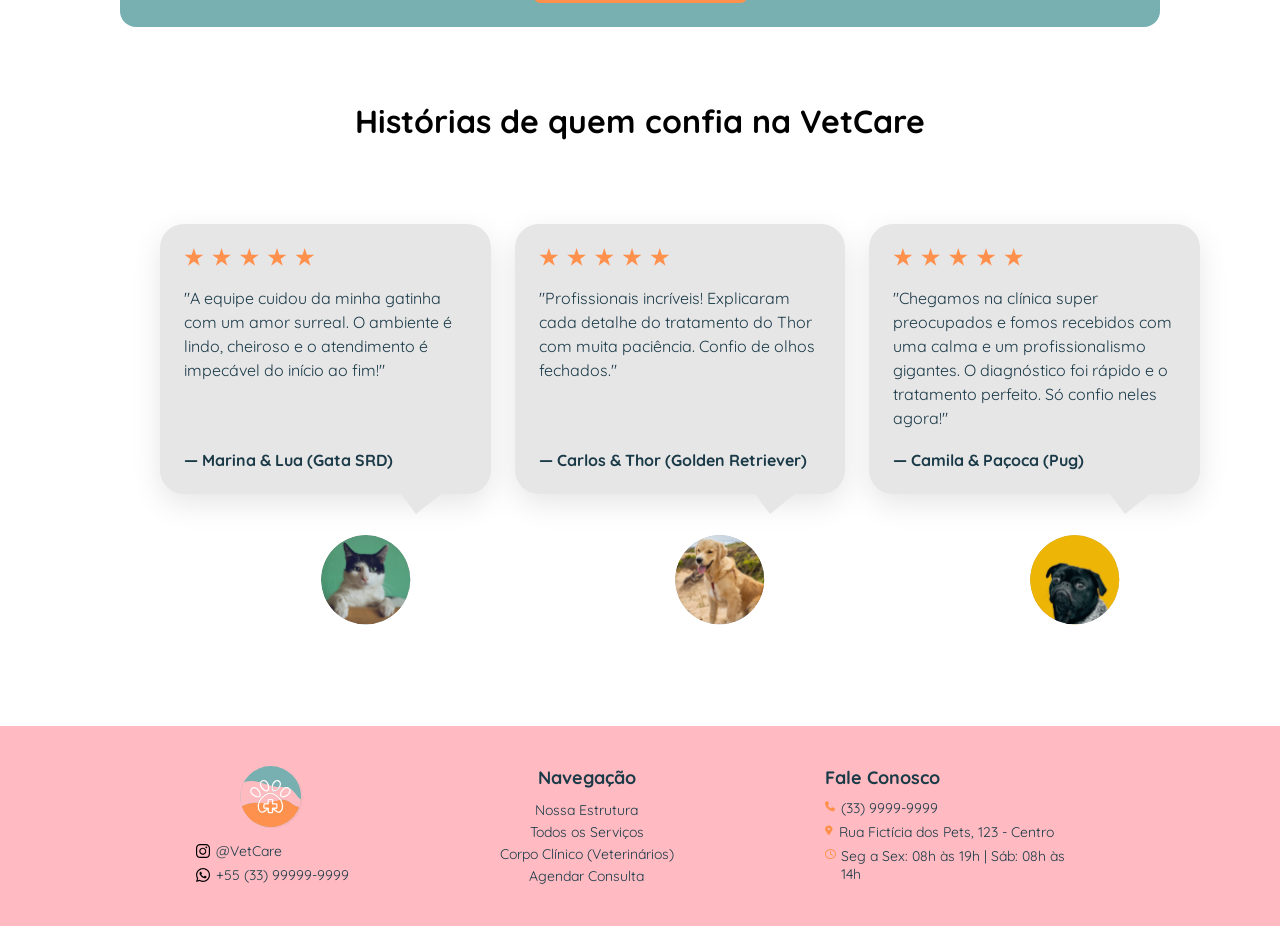
==== commit 946a5ace: "fix: add carousel navigation indicators for services and testimonials" ====
--- a/index.html
+++ b/index.html
@@ -48,7 +48,7 @@
         <section class="servicos" id="servicos">
             <h2>Conheça nossos serviços</h2>
             <div class="cards-servicos">
-                <article class="card" style="background-color: var(--secondary);">
+                <article class="card" id="servico-slide-1" style="background-color: var(--secondary);">
                     <img src="assets/img/servicos/card-img-1.svg" alt="Ilustração de estetoscópio - Consultas de rotina" class="card-img">
                     <p> Consultas de Rotina — Acompanhamento preventivo e atencioso para garantir uma vida longa e ativa
                         para o seu pet.</p>
@@ -58,7 +58,7 @@
                     <p> Vacinação em Dia — Proteção essencial com as melhores vacinas importadas para manter as doenças
                         bem longe.</p>
                 </article>
-                <article class="card" style="background-color: var(--primary);">
+                <article class="card" id="servico-slide-2" style="background-color: var(--primary);">
                     <img src="assets/img/servicos/card-img-3.svg" alt="Ilustração de microscópio - Exames rápidos" class="card-img">
                     <p> Exames Rápidos — Laboratório próprio e moderno para diagnósticos precisos e resultados sem
                         demora.</p>
@@ -67,6 +67,10 @@
                     <img src="assets/img/servicos/card-img-4.svg" alt="Ilustração de camaleão - Consulta para animais exóticos" class="card-img">
                     <p> Consulta para animais exóticos — aqui, todos os animais são bem-vindos e bem cuidados. </p>
                 </article>
+            </div>
+            <div class="carrossel-indicadores" aria-label="Navegação do carrossel de serviços">
+                <a href="#servico-slide-1" class="indicador-ponto dot-servico-1" aria-label="Ver serviços 1 e 2"></a>
+                <a href="#servico-slide-2" class="indicador-ponto dot-servico-2" aria-label="Ver serviços 3 e 4"></a>
             </div>
             <div class="linha-com-botao">
                 <a href="pages/servicos.html" class="button button-default button-servicos">VER TODOS OS
@@ -89,7 +93,7 @@
         <section class="depoimentos">
             <h2> Histórias de quem confia na VetCare</h2>
             <div class="depoimentos-wrapper">
-                <article class="card-depoimento">
+                <article class="card-depoimento" id="depoimento-1">
                     <blockquote class="balao-fala">
                         <div class="estrelas" aria-label="Avaliação de 5 estrelas">
                             <svg width="211" height="29" viewBox="117 112 211 29" fill="none"
@@ -121,7 +125,7 @@
                         <img src="assets/img/depoimentos/depoimento-1.svg" alt="Foto da gata Lua">
                     </figure>
                 </article>
-                <article class="card-depoimento">
+                <article class="card-depoimento" id="depoimento-2">
                     <blockquote class="balao-fala">
                         <div class="estrelas" aria-label="Avaliação de 5 estrelas">
                             <svg width="211" height="29" viewBox="117 112 211 29" fill="none"
@@ -153,7 +157,7 @@
                         <img src="assets/img/depoimentos/depoimento-2.svg" alt="Foto do cão Thor">
                     </figure>
                 </article>
-                <article class="card-depoimento">
+                <article class="card-depoimento" id="depoimento-3">
                     <blockquote class="balao-fala">
                         <div class="estrelas" aria-label="Avaliação de 5 estrelas">
                             <svg width="211" height="29" viewBox="117 112 211 29" fill="none"
@@ -186,6 +190,11 @@
                     </figure>
                 </article>
             </div>
+            <div class="carrossel-indicadores" aria-label="Navegação do carrossel de depoimentos">
+                <a href="#depoimento-1" class="indicador-ponto dot-depoimento-1" aria-label="Depoimento 1"></a>
+                <a href="#depoimento-2" class="indicador-ponto dot-depoimento-2" aria-label="Depoimento 2"></a>
+                <a href="#depoimento-3" class="indicador-ponto dot-depoimento-3" aria-label="Depoimento 3"></a>
+            </div>
         </section>
     </main>
     <footer>
--- a/css/style.css
+++ b/css/style.css
@@ -204,6 +204,7 @@
     padding: 0;
     margin: 0;
     z-index: 10;
+    scroll-margin-top: 100px;
 }
 
 /* Regras unificadas em um único seletor para os links */
--- a/css/index.css
+++ b/css/index.css
@@ -114,7 +114,7 @@
 
 .infra-title,
 .infra-content {
-    color: var(--neutral-white);
+    color: var(--neutral-blue);
 }
 
 /* =======================================================
